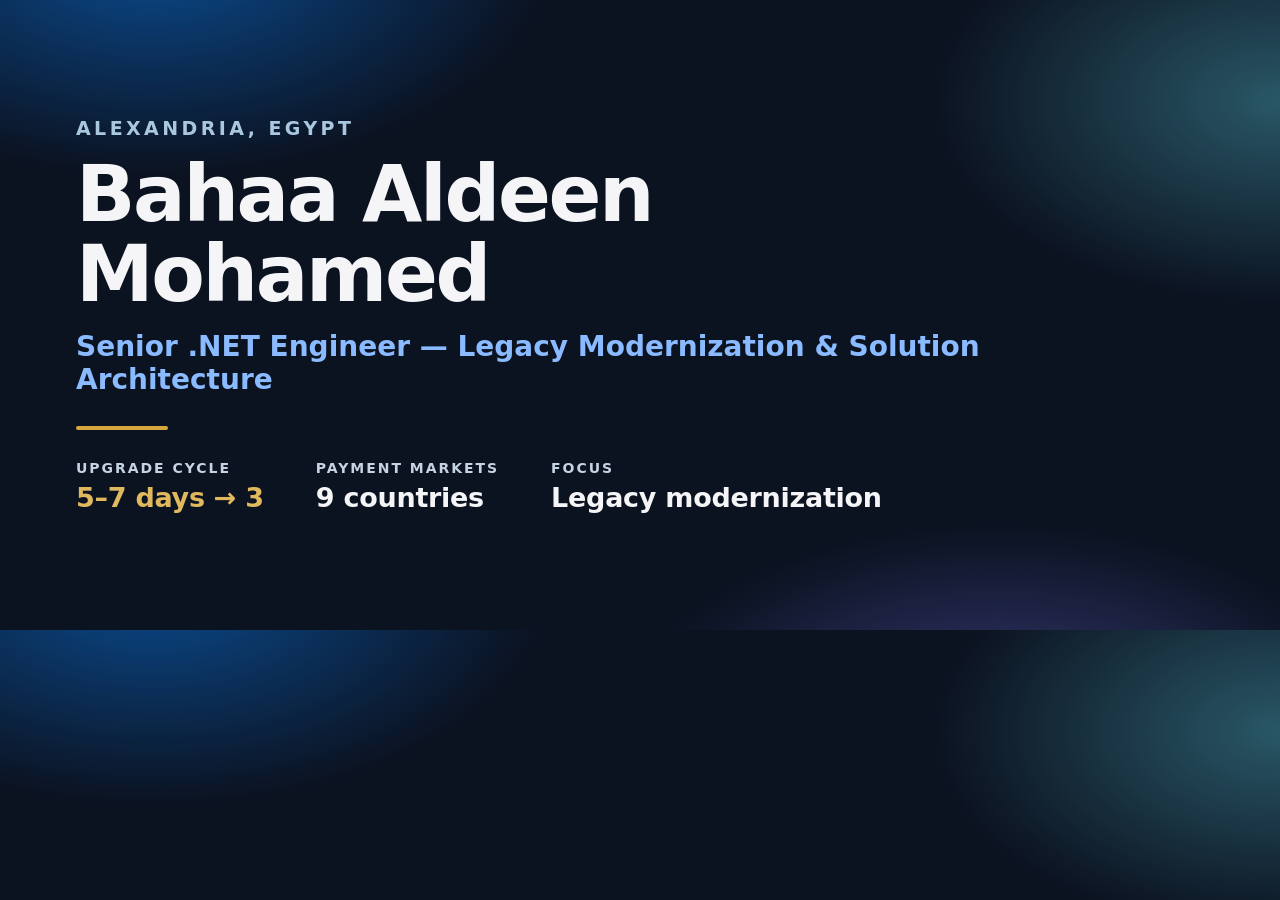
==== src/Cv.Web/wwwroot/og.html @ c4390553 "Redesign the showcase into the Frosted Keynote world One aurora-lit field behind everything; frosted" ====
<!DOCTYPE html>
<html lang="en">

<head>
    <meta charset="utf-8" />
    <title>Link preview source</title>
    <!--
        Source for og-preview.png, captured at exactly 1200x630 by
        _tools/make_og_image.py. It is a plain static page rather than a screenshot of
        the app so the composition is deliberate and does not shift when the site
        design changes. Not routed by the app; nothing links to it.
    -->
    <style>
        * { box-sizing: border-box; margin: 0; padding: 0; }

        body {
            width: 1200px;
            height: 630px;
            display: flex;
            flex-direction: column;
            justify-content: center;
            padding: 0 76px;
            font-family: "Segoe UI", system-ui, -apple-system, Roboto, Helvetica, Arial, sans-serif;
            color: #f5f5f7;
            /* The aurora field, frozen: the same three hues the site drifts through,
               composed once for the 1200x630 frame. */
            background:
                radial-gradient(52% 60% at 12% -8%, rgba(10, 132, 255, .5) 0%, transparent 60%),
                radial-gradient(44% 52% at 100% 16%, rgba(90, 200, 216, .38) 0%, transparent 62%),
                radial-gradient(50% 58% at 78% 118%, rgba(125, 122, 255, .42) 0%, transparent 60%),
                #0b1220;
            overflow: hidden;
        }

        .location {
            font-size: 19px;
            font-weight: 700;
            letter-spacing: .18em;
            text-transform: uppercase;
            color: #a9c7de;
        }

        h1 {
            margin-top: 16px;
            font-size: 78px;
            line-height: 1.02;
            letter-spacing: -.03em;
        }

        .role {
            margin-top: 16px;
            font-size: 28px;
            font-weight: 600;
            color: #8abaff;
        }

        .rule {
            width: 92px;
            height: 4px;
            margin: 30px 0;
            background: #d8a63f;
            border-radius: 2px;
        }

        .facts {
            display: flex;
            gap: 52px;
        }

        .fact__label {
            font-size: 14px;
            font-weight: 700;
            letter-spacing: .14em;
            text-transform: uppercase;
            /* Held past 4.5:1 against the darkest patch AND the worst case of a blob
               centre composited over the ground — the previous value failed AA and the
               design detector kept catching it. */
            color: #c6d3e0;
        }

        .fact__value {
            margin-top: 6px;
            font-size: 27px;
            font-weight: 700;
            letter-spacing: -.01em;
        }

        .fact--gold .fact__value { color: #e0b95f; }
    </style>
</head>

<body>
    <p class="location">Alexandria, Egypt</p>
    <h1>Bahaa Aldeen<br />Mohamed</h1>
    <p class="role">Senior .NET Engineer — Legacy Modernization &amp; Solution Architecture</p>

    <div class="rule"></div>

    <div class="facts">
        <div class="fact fact--gold">
            <div class="fact__label">Upgrade cycle</div>
            <div class="fact__value">5–7 days → 3</div>
        </div>
        <div class="fact">
            <div class="fact__label">Payment markets</div>
            <div class="fact__value">9 countries</div>
        </div>
        <div class="fact">
            <div class="fact__label">Focus</div>
            <div class="fact__value">Legacy modernization</div>
        </div>
    </div>
</body>

</html>
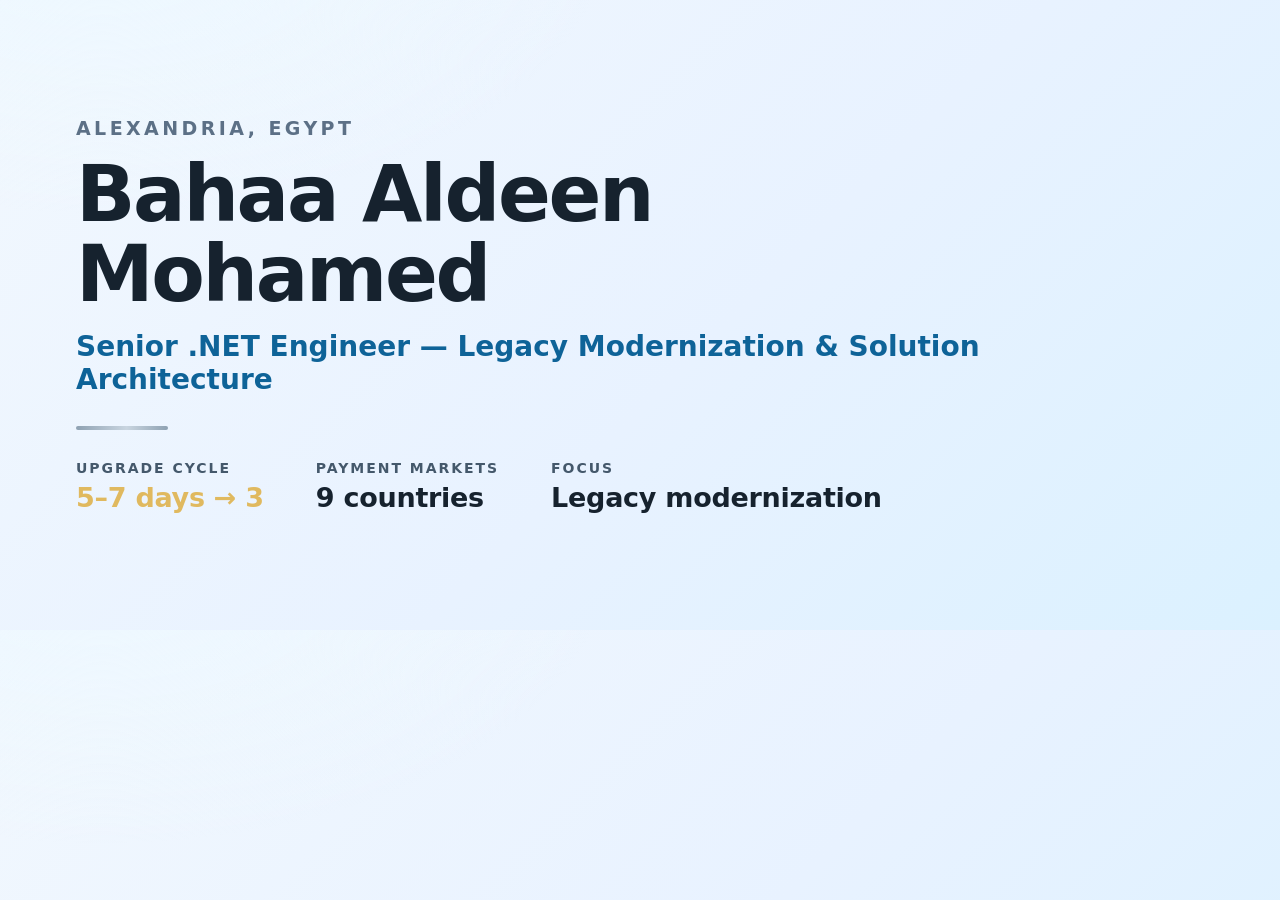
==== commit 58d2ab74: "Redesign the showcase into Sky Aluminum with a drag theme switch Fourth palette of the iteration, an" ====
--- a/src/Cv.Web/wwwroot/og.html
+++ b/src/Cv.Web/wwwroot/og.html
@@ -21,14 +21,13 @@
             justify-content: center;
             padding: 0 76px;
             font-family: "Segoe UI", system-ui, -apple-system, Roboto, Helvetica, Arial, sans-serif;
-            color: #f5f5f7;
-            /* The aurora field, frozen: the same three hues the site drifts through,
-               composed once for the 1200x630 frame. */
+            color: #16222e;
+            /* The site's anodized-aluminum day ground, composed once for the 1200x630
+               frame: silvery blue with one soft sky light. A light card among dark
+               ones is what stands out in a feed. */
             background:
-                radial-gradient(52% 60% at 12% -8%, rgba(10, 132, 255, .5) 0%, transparent 60%),
-                radial-gradient(44% 52% at 100% 16%, rgba(90, 200, 216, .38) 0%, transparent 62%),
-                radial-gradient(50% 58% at 78% 118%, rgba(125, 122, 255, .42) 0%, transparent 60%),
-                #0b1220;
+                radial-gradient(64% 74% at 8% -12%, #edf8ff 0%, transparent 62%),
+                linear-gradient(135deg, #f2f8fe 0%, #e8f2ff 55%, #dbf1ff 100%);
             overflow: hidden;
         }
 
@@ -37,7 +36,7 @@
             font-weight: 700;
             letter-spacing: .18em;
             text-transform: uppercase;
-            color: #a9c7de;
+            color: #5c7086;
         }
 
         h1 {
@@ -51,15 +50,15 @@
             margin-top: 16px;
             font-size: 28px;
             font-weight: 600;
-            color: #8abaff;
+            color: #0e6398;
         }
 
         .rule {
             width: 92px;
             height: 4px;
             margin: 30px 0;
-            background: #d8a63f;
             border-radius: 2px;
+            background: linear-gradient(90deg, #8ea1b2, #c9d5e0 55%, #8ea1b2);
         }
 
         .facts {
@@ -72,10 +71,10 @@
             font-weight: 700;
             letter-spacing: .14em;
             text-transform: uppercase;
-            /* Held past 4.5:1 against the darkest patch AND the worst case of a blob
+            /* Held past 4.5:1 against the darkest patch AND the worst case of a glow
                centre composited over the ground — the previous value failed AA and the
                design detector kept catching it. */
-            color: #c6d3e0;
+            color: #44586b;
         }
 
         .fact__value {
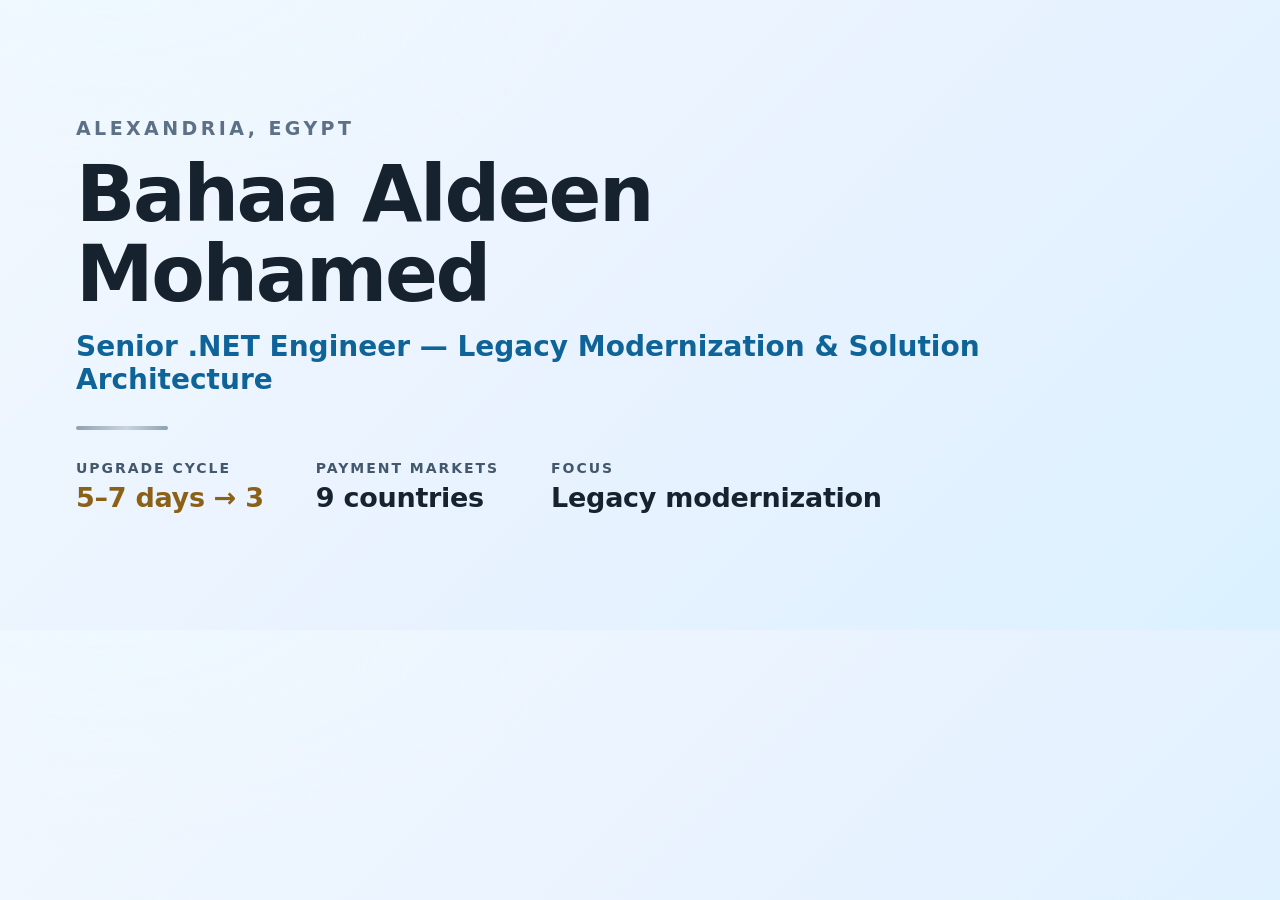
==== commit 12ecd5ed: "Rewrite the CV copy and finish the publish-ready pass - Rewrite the CV copy from researched best pra" ====
--- a/src/Cv.Web/wwwroot/og.html
+++ b/src/Cv.Web/wwwroot/og.html
@@ -84,7 +84,10 @@
             letter-spacing: -.01em;
         }
 
-        .fact--gold .fact__value { color: #e0b95f; }
+        /* The LIGHT-theme award gold (#8a6116, canonical from design.json). The dark
+           variant #e0b95f sits here at 1.6:1 against the sky ground — a detector
+           finding that was real inside this card. */
+        .fact--gold .fact__value { color: #8a6116; }
     </style>
 </head>
 
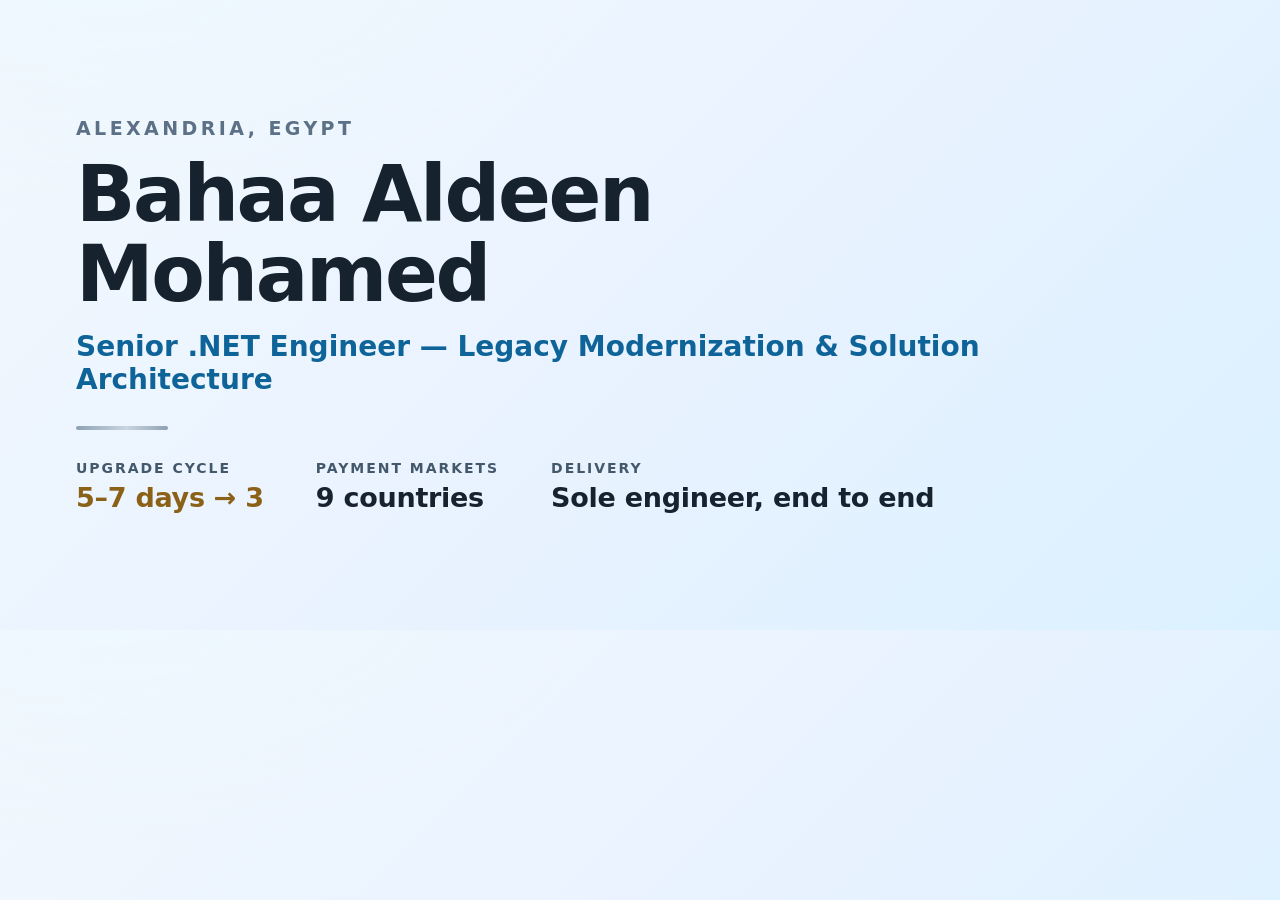
==== commit 9c55ba71: "Lead the site with the solo-built payment gateway The candidate's own ranking: the Texas payment mid" ====
--- a/src/Cv.Web/wwwroot/og.html
+++ b/src/Cv.Web/wwwroot/og.html
@@ -108,8 +108,8 @@
             <div class="fact__value">9 countries</div>
         </div>
         <div class="fact">
-            <div class="fact__label">Focus</div>
-            <div class="fact__value">Legacy modernization</div>
+            <div class="fact__label">Delivery</div>
+            <div class="fact__value">Sole engineer, end to end</div>
         </div>
     </div>
 </body>
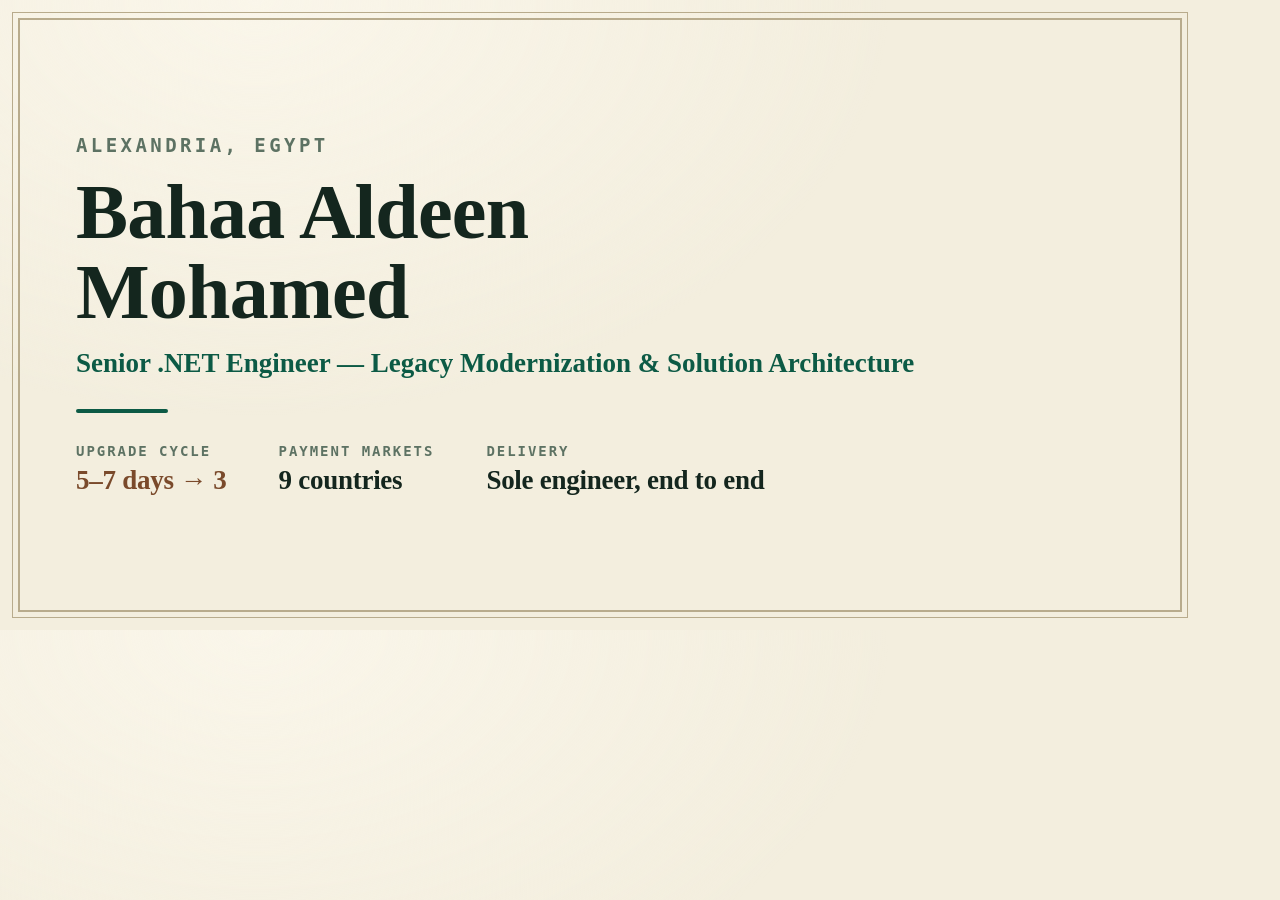
==== commit 3fc664b8: "Replace the visual world with Legal Tender The user rejected the hero diagram and asked for a whole-" ====
--- a/src/Cv.Web/wwwroot/og.html
+++ b/src/Cv.Web/wwwroot/og.html
@@ -20,37 +20,50 @@
             flex-direction: column;
             justify-content: center;
             padding: 0 76px;
-            font-family: "Segoe UI", system-ui, -apple-system, Roboto, Helvetica, Arial, sans-serif;
-            color: #16222e;
-            /* The site's anodized-aluminum day ground, composed once for the 1200x630
-               frame: silvery blue with one soft sky light. A light card among dark
-               ones is what stands out in a feed. */
+            font-family: "Spectral", Georgia, serif;
+            color: #14261e;
+            /* The Legal Tender note face: rag paper with one soft vignette, and
+               the engine-turned line field ghosting under the name. */
             background:
-                radial-gradient(64% 74% at 8% -12%, #edf8ff 0%, transparent 62%),
-                linear-gradient(135deg, #f2f8fe 0%, #e8f2ff 55%, #dbf1ff 100%);
+                radial-gradient(90% 120% at 20% 0%, #faf6ea 0%, transparent 55%),
+                #f3eede;
             overflow: hidden;
+            position: relative;
+        }
+
+        /* The engine-turned border of the note — fine diagonal engraving. */
+        body::before {
+            content: "";
+            position: absolute;
+            inset: 18px;
+            border: 2px solid #b8ab8c;
+            outline: 1px solid #b8ab8c;
+            outline-offset: 5px;
+            pointer-events: none;
         }
 
         .location {
             font-size: 19px;
-            font-weight: 700;
+            font-weight: 600;
             letter-spacing: .18em;
             text-transform: uppercase;
-            color: #5c7086;
+            color: #5d7263;
+            font-family: "Fragment Mono", Consolas, monospace;
         }
 
         h1 {
             margin-top: 16px;
+            font-family: "Bodoni Moda", Didot, serif;
             font-size: 78px;
             line-height: 1.02;
-            letter-spacing: -.03em;
+            letter-spacing: -.01em;
         }
 
         .role {
             margin-top: 16px;
-            font-size: 28px;
+            font-size: 27px;
             font-weight: 600;
-            color: #0e6398;
+            color: #0c5a45;
         }
 
         .rule {
@@ -58,7 +71,7 @@
             height: 4px;
             margin: 30px 0;
             border-radius: 2px;
-            background: linear-gradient(90deg, #8ea1b2, #c9d5e0 55%, #8ea1b2);
+            background: #0c5a45;
         }
 
         .facts {
@@ -68,26 +81,22 @@
 
         .fact__label {
             font-size: 14px;
-            font-weight: 700;
+            font-weight: 600;
             letter-spacing: .14em;
             text-transform: uppercase;
-            /* Held past 4.5:1 against the darkest patch AND the worst case of a glow
-               centre composited over the ground — the previous value failed AA and the
-               design detector kept catching it. */
-            color: #44586b;
+            color: #5d7263;
+            font-family: "Fragment Mono", Consolas, monospace;
         }
 
         .fact__value {
             margin-top: 6px;
             font-size: 27px;
-            font-weight: 700;
+            font-weight: 600;
             letter-spacing: -.01em;
         }
 
-        /* The LIGHT-theme award gold (#8a6116, canonical from design.json). The dark
-           variant #e0b95f sits here at 1.6:1 against the sky ground — a detector
-           finding that was real inside this card. */
-        .fact--gold .fact__value { color: #8a6116; }
+        /* The bronze medallion metal — recognition only. */
+        .fact--gold .fact__value { color: #7a4a2b; }
     </style>
 </head>
 
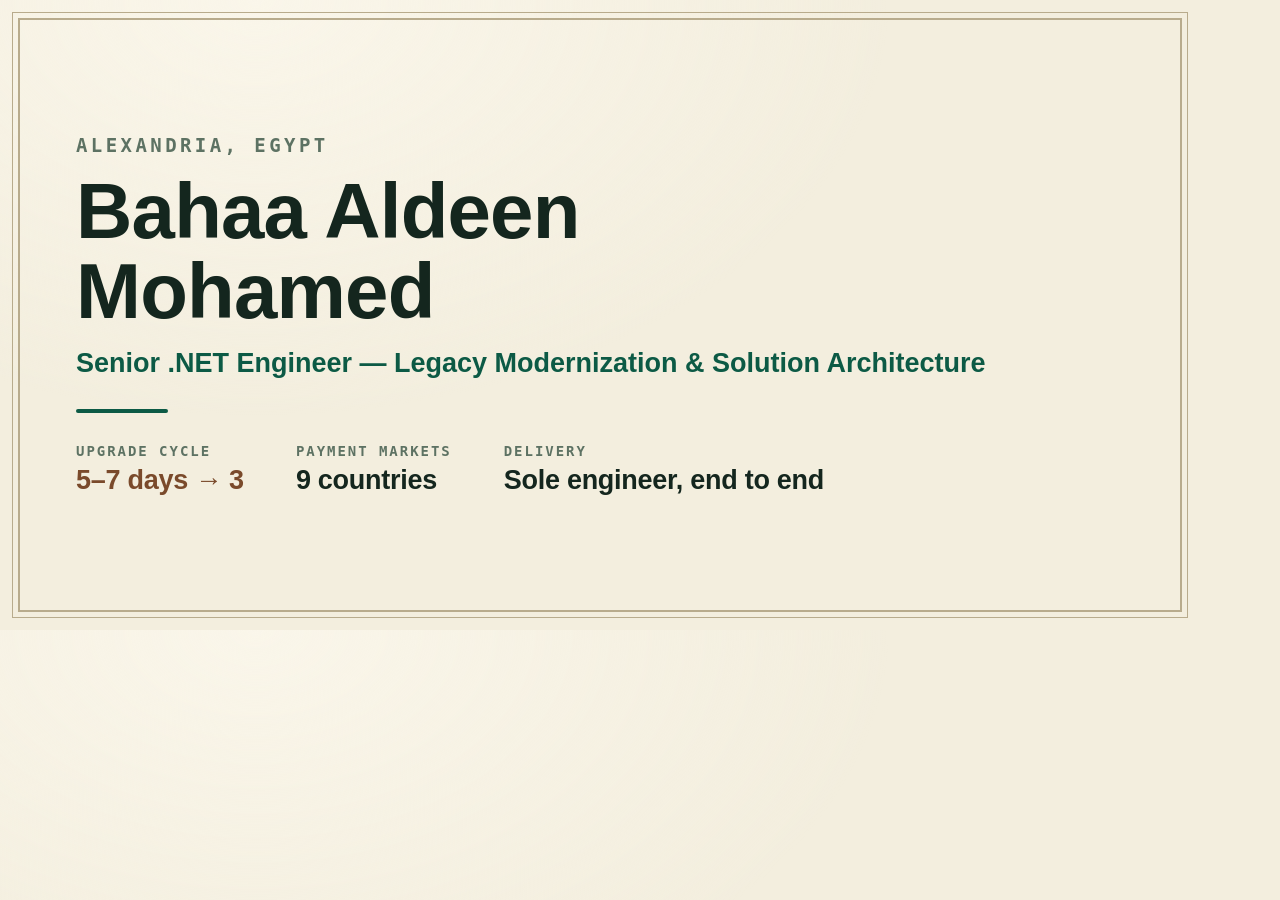
==== commit e97d84ed: "Re-world the showcase as The Annual Report Recruiter feedback called the banknote world unprofession" ====
--- a/src/Cv.Web/wwwroot/og.html
+++ b/src/Cv.Web/wwwroot/og.html
@@ -20,7 +20,7 @@
             flex-direction: column;
             justify-content: center;
             padding: 0 76px;
-            font-family: "Spectral", Georgia, serif;
+            font-family: "Archivo", "Helvetica Neue", Arial, sans-serif;
             color: #14261e;
             /* The Legal Tender note face: rag paper with one soft vignette, and
                the engine-turned line field ghosting under the name. */
@@ -53,7 +53,7 @@
 
         h1 {
             margin-top: 16px;
-            font-family: "Bodoni Moda", Didot, serif;
+            font-family: "Archivo", "Helvetica Neue", Arial, sans-serif;
             font-size: 78px;
             line-height: 1.02;
             letter-spacing: -.01em;
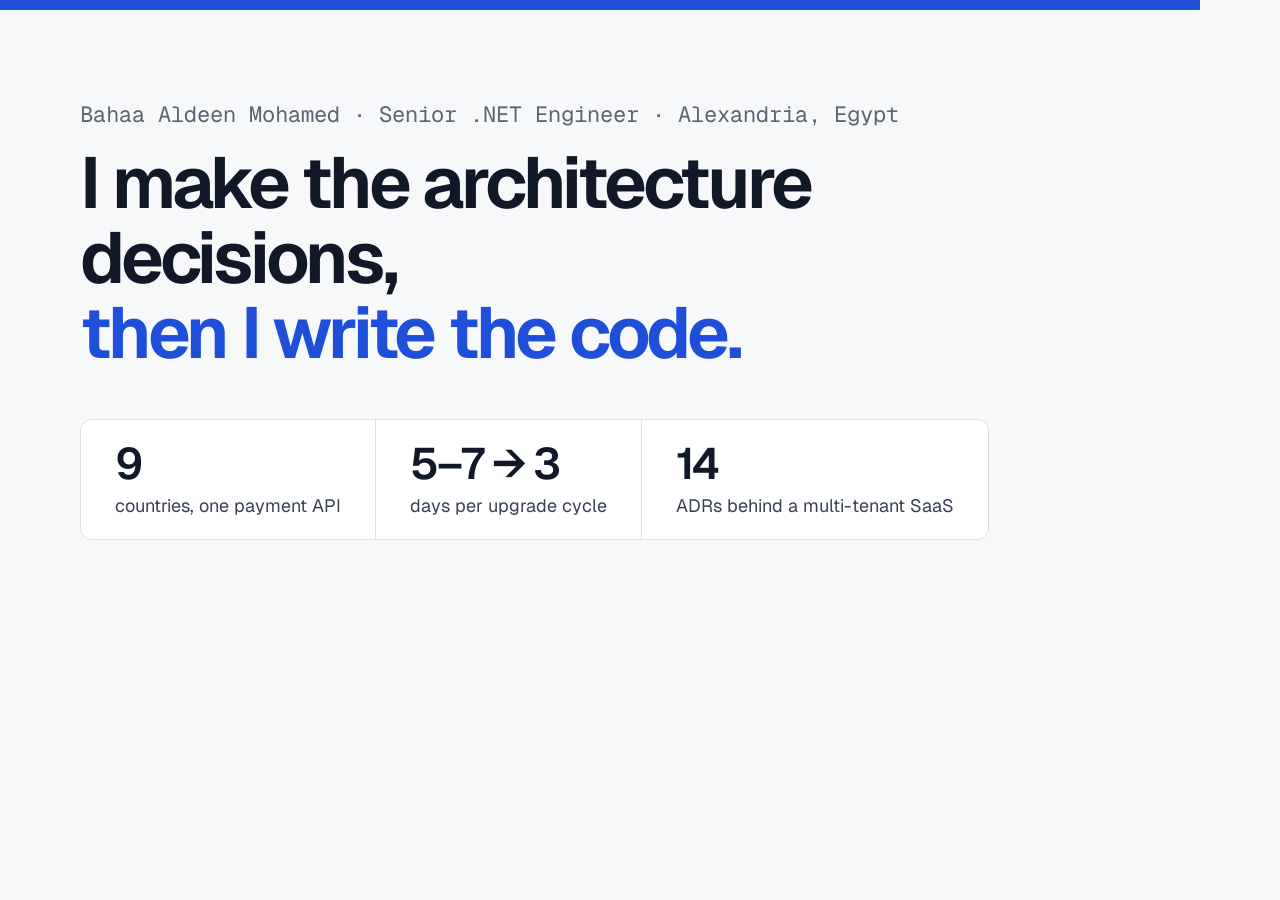
==== commit fc8db5e8: "Redesign the showcase as Spec Sheet and show the unshown work The owner did not like the capsules or" ====
--- a/src/Cv.Web/wwwroot/og.html
+++ b/src/Cv.Web/wwwroot/og.html
@@ -6,10 +6,12 @@
     <title>Link preview source</title>
     <!--
         Source for og-preview.png, captured at exactly 1200x630 by
-        _tools/make_og_image.py. It is a plain static page rather than a screenshot of
-        the app so the composition is deliberate and does not shift when the site
-        design changes. Not routed by the app; nothing links to it.
+        _tools/make_og_image.py. A plain static page rather than a screenshot of the
+        app, so the composition is deliberate. Not routed by the app; nothing links
+        to it. Spec Sheet world (2026-10-04): the previous card said "Sole engineer,
+        end to end", which is the framing the site no longer leads with.
     -->
+    <link rel="stylesheet" href="https://fonts.googleapis.com/css2?family=Geist:wght@400..700&family=Geist+Mono:wght@400..500&display=swap" />
     <style>
         * { box-sizing: border-box; margin: 0; padding: 0; }
 
@@ -19,106 +21,73 @@
             display: flex;
             flex-direction: column;
             justify-content: center;
-            padding: 0 76px;
-            font-family: "Archivo", "Helvetica Neue", Arial, sans-serif;
-            color: #14261e;
-            /* The Legal Tender note face: rag paper with one soft vignette, and
-               the engine-turned line field ghosting under the name. */
-            background:
-                radial-gradient(90% 120% at 20% 0%, #faf6ea 0%, transparent 55%),
-                #f3eede;
+            padding: 0 80px;
+            font-family: "Geist", "Segoe UI", Arial, sans-serif;
+            color: #111827;
+            background: #f7f8fa;
             overflow: hidden;
-            position: relative;
+            border-top: 10px solid #1f4fd8;
         }
 
-        /* The engine-turned border of the note — fine diagonal engraving. */
-        body::before {
-            content: "";
-            position: absolute;
-            inset: 18px;
-            border: 2px solid #b8ab8c;
-            outline: 1px solid #b8ab8c;
-            outline-offset: 5px;
-            pointer-events: none;
-        }
-
-        .location {
-            font-size: 19px;
-            font-weight: 600;
-            letter-spacing: .18em;
-            text-transform: uppercase;
-            color: #5d7263;
-            font-family: "Fragment Mono", Consolas, monospace;
+        .who {
+            font-family: "Geist Mono", Consolas, monospace;
+            font-size: 22px;
+            color: #5b6472;
         }
 
         h1 {
-            margin-top: 16px;
-            font-family: "Archivo", "Helvetica Neue", Arial, sans-serif;
-            font-size: 78px;
-            line-height: 1.02;
-            letter-spacing: -.01em;
+            margin-top: 18px;
+            font-size: 72px;
+            font-weight: 650;
+            line-height: 1.04;
+            letter-spacing: -.045em;
         }
 
-        .role {
-            margin-top: 16px;
-            font-size: 27px;
-            font-weight: 600;
-            color: #0c5a45;
-        }
-
-        .rule {
-            width: 92px;
-            height: 4px;
-            margin: 30px 0;
-            border-radius: 2px;
-            background: #0c5a45;
-        }
+        h1 span { color: #1f4fd8; }
 
         .facts {
             display: flex;
-            gap: 52px;
+            margin-top: 48px;
+            border: 1px solid #dce0e6;
+            border-radius: 12px;
+            background: #fff;
+            width: fit-content;
+        }
+
+        .fact { padding: 22px 34px; border-right: 1px solid #dce0e6; }
+        .fact:last-child { border-right: 0; }
+
+        .fact__value {
+            font-size: 44px;
+            font-weight: 600;
+            letter-spacing: -.04em;
+            line-height: 1;
         }
 
         .fact__label {
-            font-size: 14px;
-            font-weight: 600;
-            letter-spacing: .14em;
-            text-transform: uppercase;
-            color: #5d7263;
-            font-family: "Fragment Mono", Consolas, monospace;
+            margin-top: 8px;
+            font-size: 18px;
+            color: #374151;
         }
-
-        .fact__value {
-            margin-top: 6px;
-            font-size: 27px;
-            font-weight: 600;
-            letter-spacing: -.01em;
-        }
-
-        /* The bronze medallion metal — recognition only. */
-        .fact--gold .fact__value { color: #7a4a2b; }
     </style>
 </head>
 
 <body>
-    <p class="location">Alexandria, Egypt</p>
-    <h1>Bahaa Aldeen<br />Mohamed</h1>
-    <p class="role">Senior .NET Engineer — Legacy Modernization &amp; Solution Architecture</p>
-
-    <div class="rule"></div>
+    <p class="who">Bahaa Aldeen Mohamed · Senior .NET Engineer · Alexandria, Egypt</p>
+    <h1>I make the architecture decisions,<br /><span>then I write the code.</span></h1>
 
     <div class="facts">
-        <div class="fact fact--gold">
-            <div class="fact__label">Upgrade cycle</div>
-            <div class="fact__value">5–7 days → 3</div>
+        <div class="fact">
+            <div class="fact__value">9</div>
+            <div class="fact__label">countries, one payment API</div>
         </div>
         <div class="fact">
-            <div class="fact__label">Payment markets</div>
-            <div class="fact__value">9 countries</div>
+            <div class="fact__value">5–7 → 3</div>
+            <div class="fact__label">days per upgrade cycle</div>
         </div>
         <div class="fact">
-            <div class="fact__label">Delivery</div>
-            <div class="fact__value">Sole engineer, end to end</div>
+            <div class="fact__value">14</div>
+            <div class="fact__label">ADRs behind a multi-tenant SaaS</div>
         </div>
     </div>
 </body>
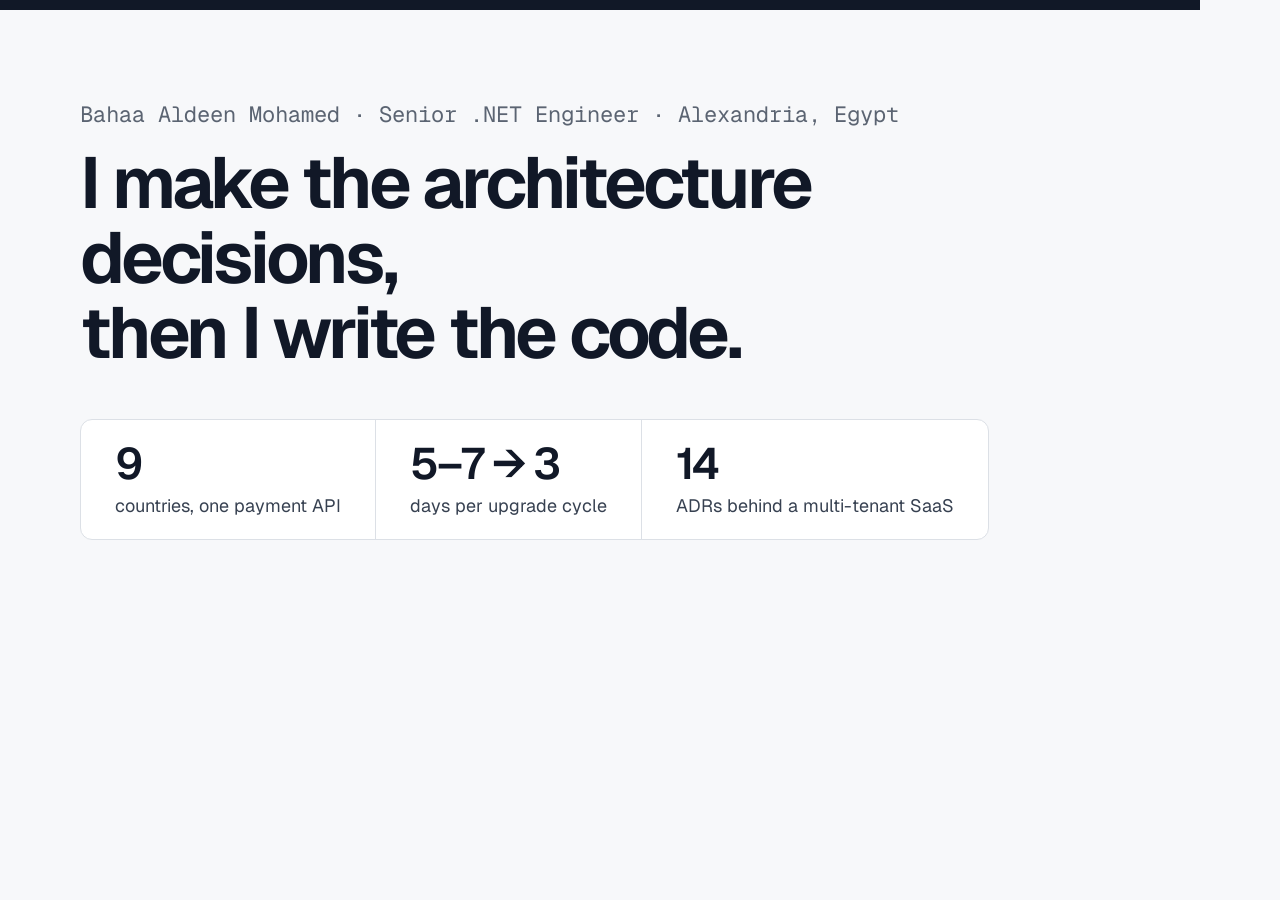
==== commit a8a0372f: "Switch to a graphite accent, add WhatsApp and CV to the dock The owner rejected the cobalt accent af" ====
--- a/src/Cv.Web/wwwroot/og.html
+++ b/src/Cv.Web/wwwroot/og.html
@@ -26,7 +26,7 @@
             color: #111827;
             background: #f7f8fa;
             overflow: hidden;
-            border-top: 10px solid #1f4fd8;
+            border-top: 10px solid #111827;
         }
 
         .who {
@@ -43,7 +43,7 @@
             letter-spacing: -.045em;
         }
 
-        h1 span { color: #1f4fd8; }
+        h1 span { color: #111827; }
 
         .facts {
             display: flex;
